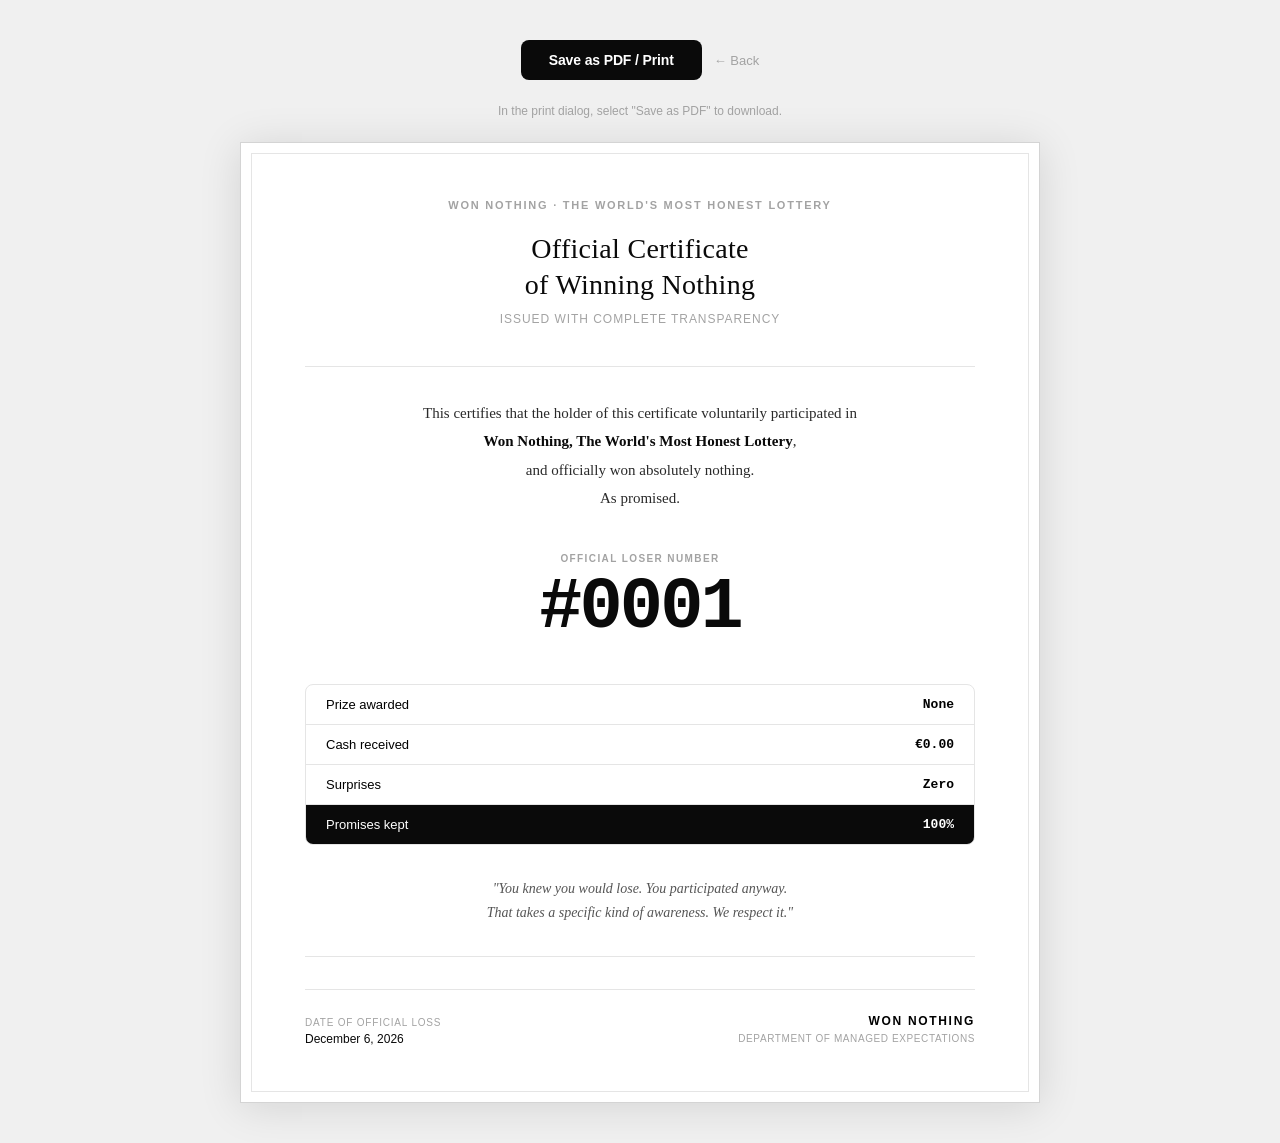
==== certificate.html @ f898b2bc "Initial Won Nothing MVP static site" ====
<!DOCTYPE html>
<html lang="en">
<head>
  <meta charset="UTF-8">
  <meta name="viewport" content="width=device-width, initial-scale=1.0">
  <title>Official Certificate of Winning Nothing — Won Nothing</title>
  <style>
    /* ── Base ── */
    *, *::before, *::after { box-sizing: border-box; margin: 0; padding: 0; }

    :root {
      --black: #0a0a0a;
      --white: #ffffff;
      --gray-400: #a3a3a3;
      --serif: Georgia, "Times New Roman", Times, serif;
      --sans: -apple-system, BlinkMacSystemFont, "Segoe UI", Roboto, Helvetica, Arial, sans-serif;
      --mono: "SF Mono", "Fira Code", Menlo, Consolas, monospace;
    }

    html, body {
      height: 100%;
      background: #f0f0f0;
      font-family: var(--sans);
      -webkit-font-smoothing: antialiased;
    }

    /* ── Screen chrome ── */
    .screen-wrapper {
      min-height: 100vh;
      display: flex;
      flex-direction: column;
      align-items: center;
      justify-content: center;
      padding: 40px 24px;
      gap: 24px;
    }

    .screen-actions {
      display: flex;
      gap: 12px;
      align-items: center;
    }

    .btn-print {
      background: #0a0a0a;
      color: #fff;
      border: none;
      padding: 12px 28px;
      font-size: 14px;
      font-weight: 600;
      font-family: var(--sans);
      border-radius: 8px;
      cursor: pointer;
      letter-spacing: -0.01em;
      transition: opacity 0.12s;
    }
    .btn-print:hover { opacity: 0.82; }

    .btn-back {
      color: var(--gray-400);
      font-size: 13px;
      text-decoration: none;
    }
    .btn-back:hover { color: var(--black); }

    .screen-hint {
      font-size: 12px;
      color: var(--gray-400);
      text-align: center;
    }

    /* ── Certificate card ── */
    .certificate {
      width: 800px;
      max-width: 100%;
      background: var(--white);
      padding: 56px 64px;
      position: relative;
      /* double border = premium look */
      border: 1px solid #d4d4d4;
      box-shadow: 0 4px 40px rgba(0,0,0,0.12);
    }

    /* inner border frame */
    .certificate::before {
      content: '';
      position: absolute;
      inset: 10px;
      border: 1px solid #e5e5e5;
      pointer-events: none;
    }

    /* ── Header ── */
    .cert-header {
      text-align: center;
      margin-bottom: 40px;
    }

    .cert-issuer {
      font-size: 11px;
      font-weight: 700;
      letter-spacing: 0.16em;
      text-transform: uppercase;
      color: var(--gray-400);
      margin-bottom: 20px;
    }

    .cert-title {
      font-family: var(--serif);
      font-size: 28px;
      font-weight: 400;
      letter-spacing: 0.01em;
      line-height: 1.3;
      color: var(--black);
      margin-bottom: 8px;
    }

    .cert-subtitle {
      font-size: 12px;
      color: var(--gray-400);
      letter-spacing: 0.08em;
      text-transform: uppercase;
    }

    /* ── Divider ── */
    .cert-divider {
      border: none;
      border-top: 1px solid #e5e5e5;
      margin: 32px 0;
    }

    /* ── Body text ── */
    .cert-body {
      font-family: var(--serif);
      font-size: 15px;
      line-height: 1.9;
      color: #2a2a2a;
      text-align: center;
      margin-bottom: 32px;
    }

    .cert-body strong {
      font-weight: 700;
      color: var(--black);
    }

    /* ── Number block ── */
    .cert-number-block {
      text-align: center;
      margin: 40px 0;
    }

    .cert-number-label {
      display: block;
      font-size: 10px;
      font-weight: 700;
      letter-spacing: 0.14em;
      text-transform: uppercase;
      color: var(--gray-400);
      margin-bottom: 8px;
    }

    .cert-number {
      font-family: var(--mono);
      font-size: 72px;
      font-weight: 700;
      letter-spacing: -0.04em;
      line-height: 1;
      color: var(--black);
    }

    /* ── Summary table ── */
    .cert-summary {
      border: 1px solid #e5e5e5;
      border-radius: 8px;
      overflow: hidden;
      margin: 32px 0;
      font-size: 13px;
    }

    .cert-summary-row {
      display: flex;
      justify-content: space-between;
      padding: 12px 20px;
      border-bottom: 1px solid #e5e5e5;
    }

    .cert-summary-row:last-child { border-bottom: none; }

    .cert-summary-row.highlight {
      background: var(--black);
      color: var(--white);
    }

    .cert-summary-key { font-weight: 500; }
    .cert-summary-val { font-family: var(--mono); font-weight: 600; }

    /* ── Quote ── */
    .cert-quote {
      text-align: center;
      font-family: var(--serif);
      font-size: 14px;
      font-style: italic;
      color: #555;
      line-height: 1.7;
      margin: 32px 0;
      padding: 0 32px;
    }

    /* ── Footer ── */
    .cert-footer {
      border-top: 1px solid #e5e5e5;
      padding-top: 24px;
      display: flex;
      justify-content: space-between;
      align-items: flex-end;
    }

    .cert-date-block { font-size: 12px; color: var(--gray-400); }
    .cert-date-label { display: block; text-transform: uppercase; letter-spacing: 0.08em; font-size: 10px; margin-bottom: 4px; }
    .cert-date-value { color: var(--black); font-weight: 500; }

    .cert-brand-block { text-align: right; }
    .cert-brand-name {
      display: block;
      font-size: 12px;
      font-weight: 700;
      letter-spacing: 0.14em;
      text-transform: uppercase;
    }
    .cert-brand-dept {
      font-size: 10px;
      color: var(--gray-400);
      text-transform: uppercase;
      letter-spacing: 0.06em;
    }

    /* ── Print styles ── */
    @media print {
      html, body { background: white; }

      .screen-wrapper {
        padding: 0;
        background: white;
        display: block;
      }

      .screen-actions,
      .screen-hint { display: none; }

      .certificate {
        width: 100%;
        box-shadow: none;
        border: 1px solid #ccc;
        padding: 40px 48px;
      }

      @page {
        size: A4 landscape;
        margin: 16mm;
      }
    }

    /* ── Mobile ── */
    @media (max-width: 600px) {
      .certificate { padding: 32px 24px; }
      .cert-number { font-size: 52px; }
      .cert-title { font-size: 22px; }
      .cert-footer { flex-direction: column; gap: 16px; align-items: flex-start; }
      .cert-brand-block { text-align: left; }
    }
  </style>
</head>
<body>

  <div class="screen-wrapper">

    <!-- Actions (hidden on print) -->
    <div class="screen-actions">
      <button class="btn-print" onclick="window.print()">Save as PDF / Print</button>
      <a href="thank-you.html" class="btn-back">← Back</a>
    </div>
    <p class="screen-hint">In the print dialog, select "Save as PDF" to download.</p>

    <!-- Certificate -->
    <div class="certificate">

      <div class="cert-header">
        <p class="cert-issuer">Won Nothing · The World's Most Honest Lottery</p>
        <h1 class="cert-title">Official Certificate<br>of Winning Nothing</h1>
        <p class="cert-subtitle">Issued with complete transparency</p>
      </div>

      <hr class="cert-divider">

      <p class="cert-body">
        This certifies that the holder of this certificate voluntarily participated in<br>
        <strong>Won Nothing, The World's Most Honest Lottery</strong>,<br>
        and officially won absolutely nothing.<br>
        As promised.
      </p>

      <div class="cert-number-block">
        <span class="cert-number-label">Official Loser Number</span>
        <span class="cert-number">#0001</span>
      </div>

      <div class="cert-summary">
        <div class="cert-summary-row">
          <span class="cert-summary-key">Prize awarded</span>
          <span class="cert-summary-val">None</span>
        </div>
        <div class="cert-summary-row">
          <span class="cert-summary-key">Cash received</span>
          <span class="cert-summary-val">€0.00</span>
        </div>
        <div class="cert-summary-row">
          <span class="cert-summary-key">Surprises</span>
          <span class="cert-summary-val">Zero</span>
        </div>
        <div class="cert-summary-row highlight">
          <span class="cert-summary-key">Promises kept</span>
          <span class="cert-summary-val">100%</span>
        </div>
      </div>

      <p class="cert-quote">
        "You knew you would lose. You participated anyway.<br>
        That takes a specific kind of awareness. We respect it."
      </p>

      <hr class="cert-divider">

      <div class="cert-footer">
        <div class="cert-date-block">
          <span class="cert-date-label">Date of Official Loss</span>
          <span class="cert-date-value" id="cert-date">—</span>
        </div>
        <div class="cert-brand-block">
          <span class="cert-brand-name">Won Nothing</span>
          <span class="cert-brand-dept">Department of Managed Expectations</span>
        </div>
      </div>

    </div>

  </div>

  <script>
    // Fill today's date
    var d = new Date();
    var months = ['January','February','March','April','May','June','July','August','September','October','November','December'];
    document.getElementById('cert-date').textContent = months[d.getMonth()] + ' ' + d.getDate() + ', ' + d.getFullYear();
  </script>

</body>
</html>
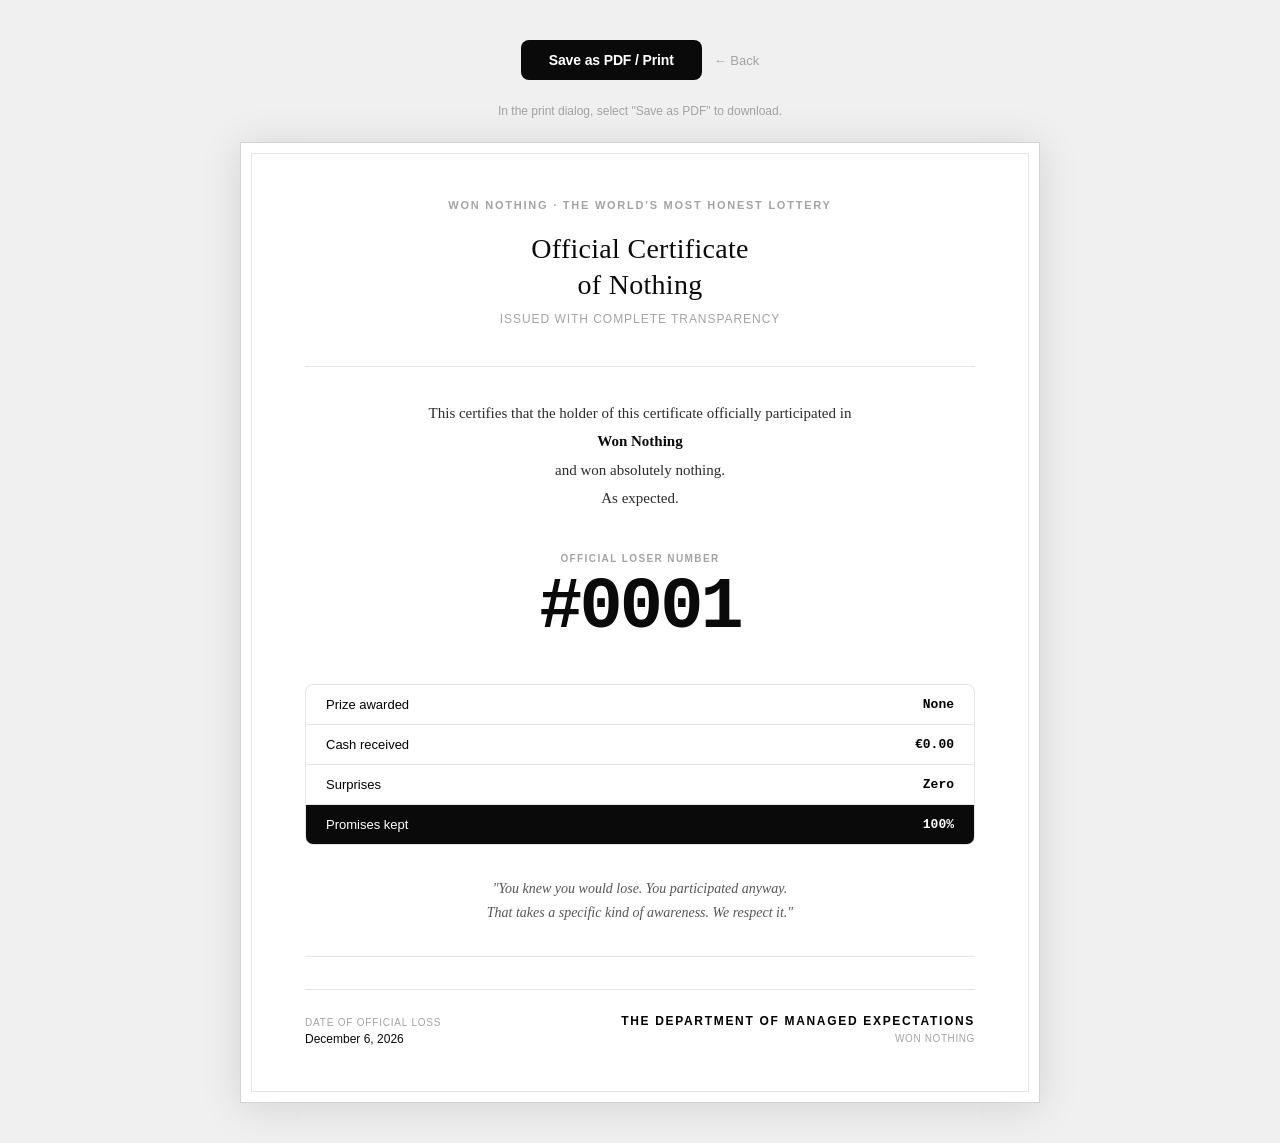
==== commit b9a57a0c: "Add early loser reviews, official status section, update certificate copy" ====
--- a/certificate.html
+++ b/certificate.html
@@ -287,17 +287,17 @@
 
       <div class="cert-header">
         <p class="cert-issuer">Won Nothing · The World's Most Honest Lottery</p>
-        <h1 class="cert-title">Official Certificate<br>of Winning Nothing</h1>
+        <h1 class="cert-title">Official Certificate<br>of Nothing</h1>
         <p class="cert-subtitle">Issued with complete transparency</p>
       </div>
 
       <hr class="cert-divider">
 
       <p class="cert-body">
-        This certifies that the holder of this certificate voluntarily participated in<br>
-        <strong>Won Nothing, The World's Most Honest Lottery</strong>,<br>
-        and officially won absolutely nothing.<br>
-        As promised.
+        This certifies that the holder of this certificate officially participated in<br>
+        <strong>Won Nothing</strong><br>
+        and won absolutely nothing.<br>
+        As expected.
       </p>
 
       <div class="cert-number-block">
@@ -337,8 +337,8 @@
           <span class="cert-date-value" id="cert-date">—</span>
         </div>
         <div class="cert-brand-block">
-          <span class="cert-brand-name">Won Nothing</span>
-          <span class="cert-brand-dept">Department of Managed Expectations</span>
+          <span class="cert-brand-name">The Department of Managed Expectations</span>
+          <span class="cert-brand-dept">Won Nothing</span>
         </div>
       </div>
 
